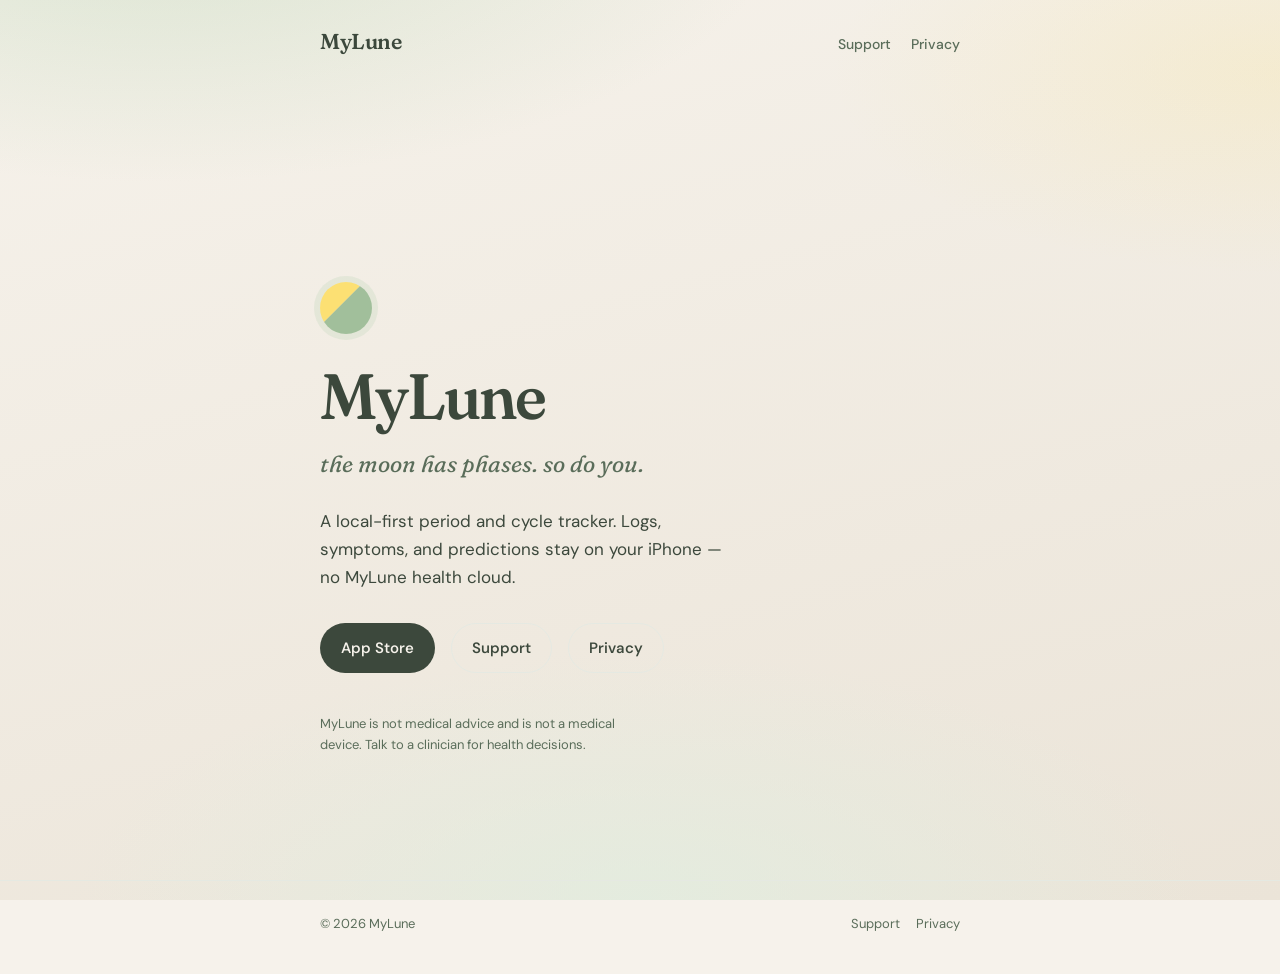
==== docs/index.html @ 582dabfc "Add MyLune GitHub Pages site under docs/ for App Store URLs. Point LuneLegal privacy, support, and m" ====
<!DOCTYPE html>
<html lang="en">
<head>
  <meta charset="utf-8" />
  <meta name="viewport" content="width=device-width, initial-scale=1" />
  <title>MyLune — the moon has phases. so do you.</title>
  <meta name="description" content="MyLune is a local-first period and cycle tracker. Your data stays on your iPhone." />
  <link rel="preconnect" href="https://fonts.googleapis.com" />
  <link rel="preconnect" href="https://fonts.gstatic.com" crossorigin />
  <link href="https://fonts.googleapis.com/css2?family=DM+Sans:ital,opsz,wght@0,9..40,400;0,9..40,500;0,9..40,560;1,9..40,400&family=Fraunces:ital,opsz,wght,SOFT,WONK@0,9..144,400;0,9..144,560;1,9..144,400;1,9..144,560&display=swap" rel="stylesheet" />
  <link rel="stylesheet" href="styles.css" />
</head>
<body>
  <header class="site-header">
    <div class="wrap">
      <a class="brand" href="index.html">MyLune</a>
      <nav class="nav" aria-label="Primary">
        <a href="support.html">Support</a>
        <a href="privacy.html">Privacy</a>
      </nav>
    </div>
  </header>

  <main class="wrap hero">
    <div class="moon" aria-hidden="true"></div>
    <h1 class="brand-hero">MyLune</h1>
    <p class="tagline">the moon has phases. so do you.</p>
    <p class="pitch">
      A local-first period and cycle tracker. Logs, symptoms, and predictions stay on your iPhone — no MyLune health cloud.
    </p>
    <div class="cta-row">
      <!-- TODO: replace href with App Store product URL when live -->
      <a class="btn btn-primary" href="#">App Store</a>
      <a class="btn btn-ghost" href="support.html">Support</a>
      <a class="btn btn-ghost" href="privacy.html">Privacy</a>
    </div>
    <p class="fine-print">
      MyLune is not medical advice and is not a medical device. Talk to a clinician for health decisions.
    </p>
  </main>

  <footer class="site-footer">
    <div class="wrap">
      <span>© 2026 MyLune</span>
      <nav aria-label="Footer">
        <a href="support.html">Support</a>
        <a href="privacy.html">Privacy</a>
      </nav>
    </div>
  </footer>
</body>
</html>
---- docs/styles.css ----
/* MyLune — cream · sage · ink (matches CyclePalette) */
:root {
  --cream: #f6f2eb;
  --cream-deep: #ebe4d8;
  --white: #fffcf7;
  --ink: #3c483c;
  --moss: #5a6d5a;
  --sage: #b8d4b2;
  --sage-deep: #8fb08a;
  --sage-soft: #e0eee0;
  --sage-muted: #a1bf9b;
  --border: #e5e9e2;
  --moon: #fce073;
  --max: 40rem;
  --ease: cubic-bezier(0.22, 1, 0.36, 1);
}

*,
*::before,
*::after {
  box-sizing: border-box;
}

html {
  scroll-behavior: smooth;
}

body {
  margin: 0;
  min-height: 100vh;
  font-family: "DM Sans", system-ui, sans-serif;
  font-size: 1.0625rem;
  line-height: 1.65;
  color: var(--ink);
  background-color: var(--cream);
  background-image:
    radial-gradient(ellipse 90% 55% at 12% -10%, rgba(184, 212, 178, 0.45), transparent 55%),
    radial-gradient(ellipse 70% 45% at 100% 8%, rgba(252, 224, 115, 0.18), transparent 50%),
    radial-gradient(ellipse 80% 50% at 50% 100%, rgba(224, 238, 224, 0.7), transparent 55%),
    linear-gradient(165deg, var(--cream) 0%, var(--cream-deep) 100%);
  background-attachment: fixed;
  -webkit-font-smoothing: antialiased;
}

a {
  color: var(--sage-deep);
  text-underline-offset: 0.2em;
  transition: color 0.2s var(--ease);
}

a:hover {
  color: var(--ink);
}

a:focus-visible {
  outline: 2px solid var(--sage-deep);
  outline-offset: 3px;
  border-radius: 2px;
}

.wrap {
  width: min(100% - 2.5rem, var(--max));
  margin-inline: auto;
}

/* —— Header —— */
.site-header {
  padding: 1.5rem 0 0;
}

.site-header .wrap {
  display: flex;
  align-items: baseline;
  justify-content: space-between;
  gap: 1rem;
}

.brand {
  font-family: "Fraunces", Georgia, serif;
  font-size: 1.35rem;
  font-weight: 560;
  font-variation-settings: "SOFT" 50, "WONK" 0.4;
  letter-spacing: -0.02em;
  color: var(--ink);
  text-decoration: none;
}

.brand:hover {
  color: var(--moss);
}

.nav {
  display: flex;
  gap: 1.25rem;
  font-size: 0.875rem;
  font-weight: 500;
}

.nav a {
  color: var(--moss);
  text-decoration: none;
}

.nav a:hover,
.nav a[aria-current="page"] {
  color: var(--ink);
}

.nav a[aria-current="page"] {
  text-decoration: underline;
  text-decoration-thickness: 1.5px;
  text-underline-offset: 0.28em;
}

/* —— Hero (landing) —— */
.hero {
  padding: 18vh 0 4rem;
  min-height: calc(100vh - 5rem);
  display: flex;
  flex-direction: column;
  justify-content: center;
}

.moon {
  width: 3.25rem;
  height: 3.25rem;
  margin-bottom: 1.75rem;
  border-radius: 50%;
  background:
    linear-gradient(135deg, var(--moon) 42%, transparent 42.5%),
    linear-gradient(135deg, transparent 42%, var(--sage-muted) 42.5%);
  background-color: #c9cdc6;
  box-shadow: 0 0 0 6px rgba(184, 212, 178, 0.25);
  animation: rise 1s var(--ease) both;
}

.hero .brand-hero {
  font-family: "Fraunces", Georgia, serif;
  font-size: clamp(2.75rem, 9vw, 4rem);
  font-weight: 560;
  font-variation-settings: "SOFT" 40, "WONK" 0.55;
  line-height: 1.05;
  letter-spacing: -0.03em;
  margin: 0 0 1rem;
  animation: rise 0.9s var(--ease) 0.08s both;
}

.tagline {
  font-family: "Fraunces", Georgia, serif;
  font-size: clamp(1.2rem, 3.5vw, 1.45rem);
  font-weight: 400;
  font-style: italic;
  font-variation-settings: "SOFT" 70, "WONK" 1;
  color: var(--moss);
  margin: 0 0 1.5rem;
  max-width: 22ch;
  animation: rise 0.9s var(--ease) 0.16s both;
}

.pitch {
  margin: 0 0 2rem;
  max-width: 34ch;
  color: var(--ink);
  animation: rise 0.9s var(--ease) 0.24s both;
}

.cta-row {
  display: flex;
  flex-wrap: wrap;
  gap: 0.75rem 1rem;
  align-items: center;
  margin-bottom: 2.5rem;
  animation: rise 0.9s var(--ease) 0.32s both;
}

.btn {
  display: inline-flex;
  align-items: center;
  justify-content: center;
  padding: 0.7rem 1.25rem;
  font-family: inherit;
  font-size: 0.9375rem;
  font-weight: 560;
  text-decoration: none;
  border-radius: 999px;
  border: 1.5px solid transparent;
  transition: transform 0.2s var(--ease), background 0.2s var(--ease), border-color 0.2s var(--ease);
}

.btn:hover {
  transform: translateY(-1px);
}

.btn-primary {
  background: var(--ink);
  color: var(--cream);
}

.btn-primary:hover {
  background: var(--moss);
  color: var(--cream);
}

.btn-ghost {
  background: transparent;
  color: var(--ink);
  border-color: var(--border);
}

.btn-ghost:hover {
  border-color: var(--sage-deep);
  color: var(--ink);
}

.fine-print {
  font-size: 0.8125rem;
  color: var(--moss);
  max-width: 36ch;
  margin: 0;
  animation: rise 0.9s var(--ease) 0.4s both;
}

/* —— Content pages —— */
.page {
  padding: 2.5rem 0 4rem;
}

.page h1 {
  font-family: "Fraunces", Georgia, serif;
  font-size: clamp(2rem, 6vw, 2.6rem);
  font-weight: 560;
  font-variation-settings: "SOFT" 45, "WONK" 0.4;
  letter-spacing: -0.025em;
  line-height: 1.15;
  margin: 0 0 0.5rem;
  animation: rise 0.7s var(--ease) both;
}

.lede {
  color: var(--moss);
  margin: 0 0 2.25rem;
  animation: rise 0.7s var(--ease) 0.06s both;
}

.meta {
  font-size: 0.875rem;
  color: var(--moss);
  margin: 0 0 2rem;
}

section {
  margin-bottom: 2rem;
  padding-bottom: 2rem;
  border-bottom: 1px solid var(--border);
  animation: rise 0.65s var(--ease) both;
}

section:nth-of-type(1) { animation-delay: 0.08s; }
section:nth-of-type(2) { animation-delay: 0.12s; }
section:nth-of-type(3) { animation-delay: 0.16s; }
section:nth-of-type(4) { animation-delay: 0.2s; }
section:nth-of-type(5) { animation-delay: 0.24s; }
section:nth-of-type(6) { animation-delay: 0.28s; }
section:nth-of-type(7) { animation-delay: 0.32s; }
section:nth-of-type(8) { animation-delay: 0.36s; }

section:last-of-type {
  border-bottom: none;
  margin-bottom: 0;
  padding-bottom: 0;
}

h2 {
  font-family: "Fraunces", Georgia, serif;
  font-size: 1.25rem;
  font-weight: 560;
  font-variation-settings: "SOFT" 50, "WONK" 0.2;
  letter-spacing: -0.015em;
  margin: 0 0 0.65rem;
}

p {
  margin: 0 0 0.85rem;
}

p:last-child {
  margin-bottom: 0;
}

ul {
  margin: 0;
  padding-left: 1.15rem;
}

li {
  margin-bottom: 0.4rem;
}

li:last-child {
  margin-bottom: 0;
}

.faq details {
  margin-bottom: 0.75rem;
  padding: 0.85rem 1rem;
  background: rgba(255, 252, 247, 0.65);
  border: 1px solid var(--border);
  border-radius: 0.65rem;
}

.faq summary {
  font-weight: 560;
  cursor: pointer;
  list-style: none;
}

.faq summary::-webkit-details-marker {
  display: none;
}

.faq summary::before {
  content: "+";
  display: inline-block;
  width: 1.1em;
  color: var(--sage-deep);
  font-weight: 400;
}

.faq details[open] summary::before {
  content: "–";
}

.faq details p {
  margin-top: 0.65rem;
  color: var(--moss);
  font-size: 0.975rem;
}

/* —— Footer —— */
.site-footer {
  padding: 2rem 0 2.5rem;
  border-top: 1px solid var(--border);
  font-size: 0.8125rem;
  color: var(--moss);
}

.site-footer .wrap {
  display: flex;
  flex-wrap: wrap;
  gap: 0.75rem 1.5rem;
  justify-content: space-between;
  align-items: baseline;
}

.site-footer nav {
  display: flex;
  gap: 1rem;
}

.site-footer a {
  color: var(--moss);
  text-decoration: none;
}

.site-footer a:hover {
  color: var(--ink);
}

@keyframes rise {
  from {
    opacity: 0;
    transform: translateY(0.85rem);
  }
  to {
    opacity: 1;
    transform: translateY(0);
  }
}

@media (prefers-reduced-motion: reduce) {
  *,
  *::before,
  *::after {
    animation: none !important;
    transition: none !important;
  }
}

@media (max-width: 480px) {
  .hero {
    padding-top: 12vh;
    min-height: auto;
  }

  .site-header .wrap {
    flex-direction: column;
    align-items: flex-start;
  }
}
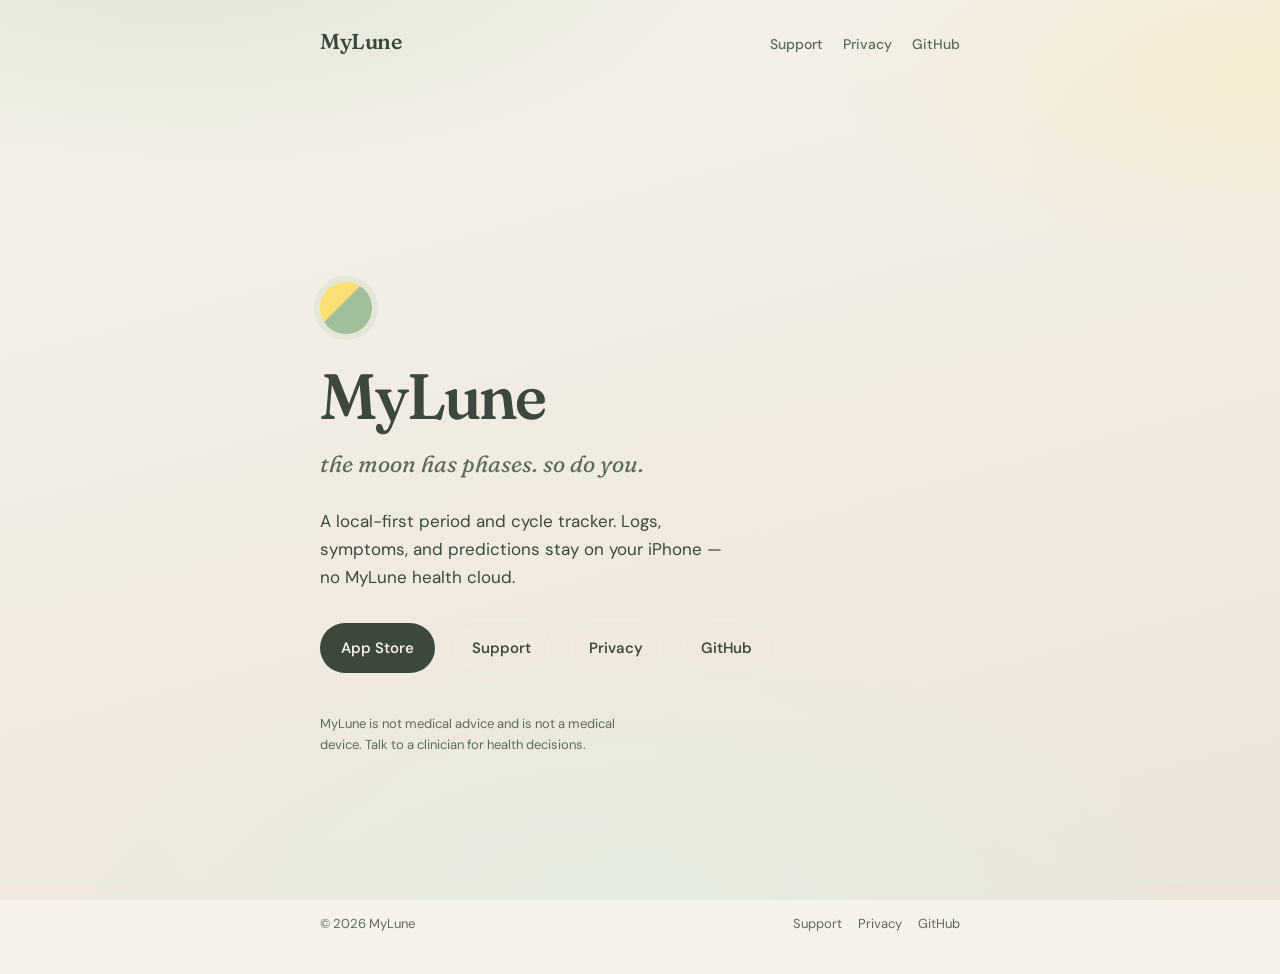
==== commit a5d822c6: "Point marketing URL at the LuneApp GitHub repo. Keep Privacy and Support on GitHub Pages HTML, and l" ====
--- a/docs/index.html
+++ b/docs/index.html
@@ -17,6 +17,7 @@
       <nav class="nav" aria-label="Primary">
         <a href="support.html">Support</a>
         <a href="privacy.html">Privacy</a>
+        <a href="https://github.com/mohammaddvi/LuneApp">GitHub</a>
       </nav>
     </div>
   </header>
@@ -33,6 +34,7 @@
       <a class="btn btn-primary" href="#">App Store</a>
       <a class="btn btn-ghost" href="support.html">Support</a>
       <a class="btn btn-ghost" href="privacy.html">Privacy</a>
+      <a class="btn btn-ghost" href="https://github.com/mohammaddvi/LuneApp">GitHub</a>
     </div>
     <p class="fine-print">
       MyLune is not medical advice and is not a medical device. Talk to a clinician for health decisions.
@@ -45,6 +47,7 @@
       <nav aria-label="Footer">
         <a href="support.html">Support</a>
         <a href="privacy.html">Privacy</a>
+        <a href="https://github.com/mohammaddvi/LuneApp">GitHub</a>
       </nav>
     </div>
   </footer>
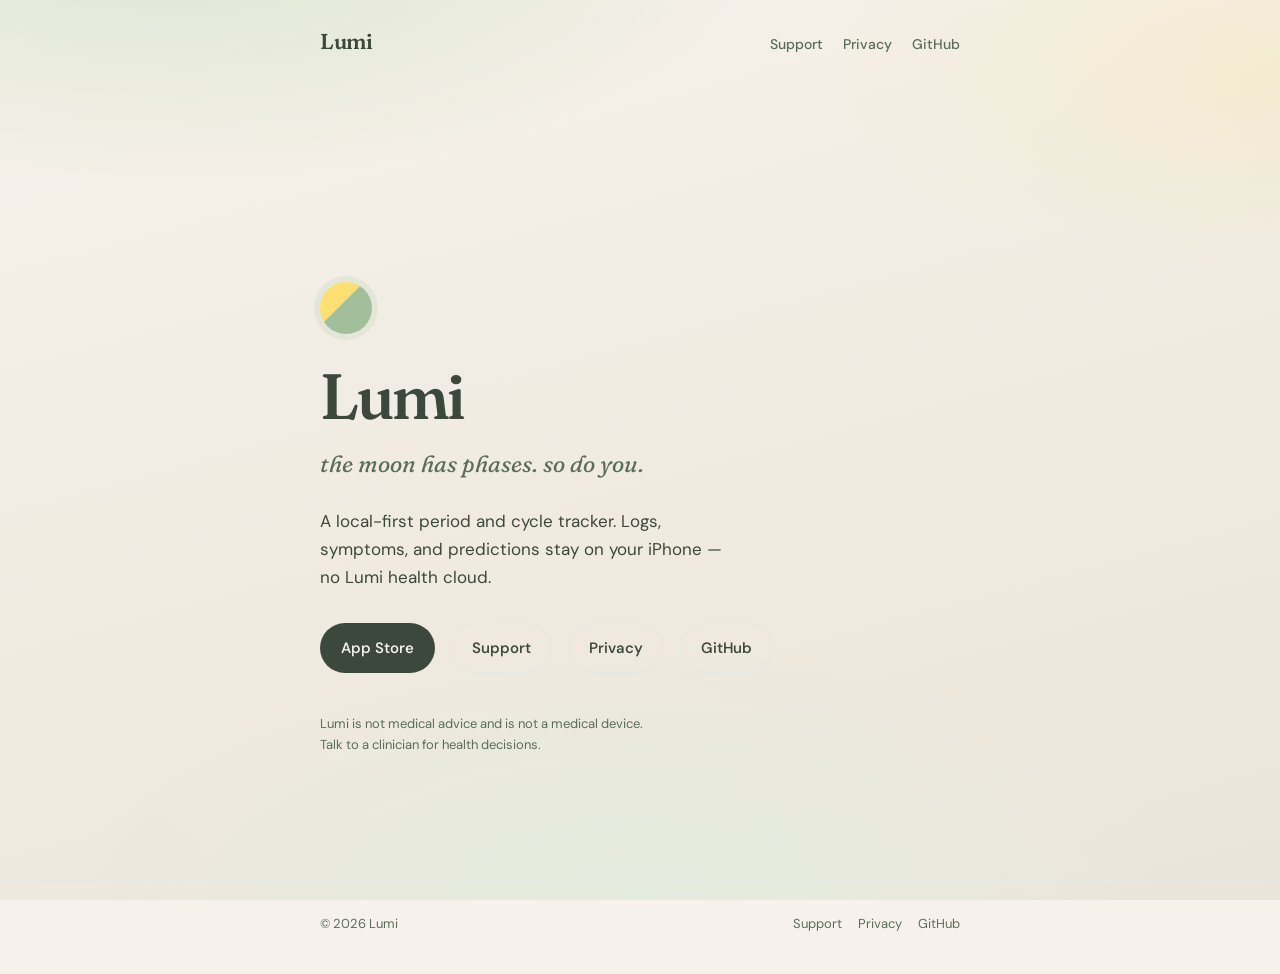
==== commit ffe028a4: "Prepare Lumi 1.1.0 for release: name, privacy, iPad layout. - Name the app Lumi everywhere: build pr" ====
--- a/docs/index.html
+++ b/docs/index.html
@@ -3,8 +3,8 @@
 <head>
   <meta charset="utf-8" />
   <meta name="viewport" content="width=device-width, initial-scale=1" />
-  <title>MyLune — the moon has phases. so do you.</title>
-  <meta name="description" content="MyLune is a local-first period and cycle tracker. Your data stays on your iPhone." />
+  <title>Lumi — the moon has phases. so do you.</title>
+  <meta name="description" content="Lumi is a local-first period and cycle tracker. Your data stays on your iPhone." />
   <link rel="preconnect" href="https://fonts.googleapis.com" />
   <link rel="preconnect" href="https://fonts.gstatic.com" crossorigin />
   <link href="https://fonts.googleapis.com/css2?family=DM+Sans:ital,opsz,wght@0,9..40,400;0,9..40,500;0,9..40,560;1,9..40,400&family=Fraunces:ital,opsz,wght,SOFT,WONK@0,9..144,400;0,9..144,560;1,9..144,400;1,9..144,560&display=swap" rel="stylesheet" />
@@ -13,7 +13,7 @@
 <body>
   <header class="site-header">
     <div class="wrap">
-      <a class="brand" href="index.html">MyLune</a>
+      <a class="brand" href="index.html">Lumi</a>
       <nav class="nav" aria-label="Primary">
         <a href="support.html">Support</a>
         <a href="privacy.html">Privacy</a>
@@ -24,10 +24,10 @@
 
   <main class="wrap hero">
     <div class="moon" aria-hidden="true"></div>
-    <h1 class="brand-hero">MyLune</h1>
+    <h1 class="brand-hero">Lumi</h1>
     <p class="tagline">the moon has phases. so do you.</p>
     <p class="pitch">
-      A local-first period and cycle tracker. Logs, symptoms, and predictions stay on your iPhone — no MyLune health cloud.
+      A local-first period and cycle tracker. Logs, symptoms, and predictions stay on your iPhone — no Lumi health cloud.
     </p>
     <div class="cta-row">
       <!-- TODO: replace href with App Store product URL when live -->
@@ -37,13 +37,13 @@
       <a class="btn btn-ghost" href="https://github.com/mohammaddvi/LuneApp">GitHub</a>
     </div>
     <p class="fine-print">
-      MyLune is not medical advice and is not a medical device. Talk to a clinician for health decisions.
+      Lumi is not medical advice and is not a medical device. Talk to a clinician for health decisions.
     </p>
   </main>
 
   <footer class="site-footer">
     <div class="wrap">
-      <span>© 2026 MyLune</span>
+      <span>© 2026 Lumi</span>
       <nav aria-label="Footer">
         <a href="support.html">Support</a>
         <a href="privacy.html">Privacy</a>
--- a/docs/styles.css
+++ b/docs/styles.css
@@ -1,4 +1,4 @@
-/* MyLune — cream · sage · ink (matches CyclePalette) */
+/* Lumi — lavender mist · lilac · plum */
 :root {
   --cream: #f6f2eb;
   --cream-deep: #ebe4d8;
